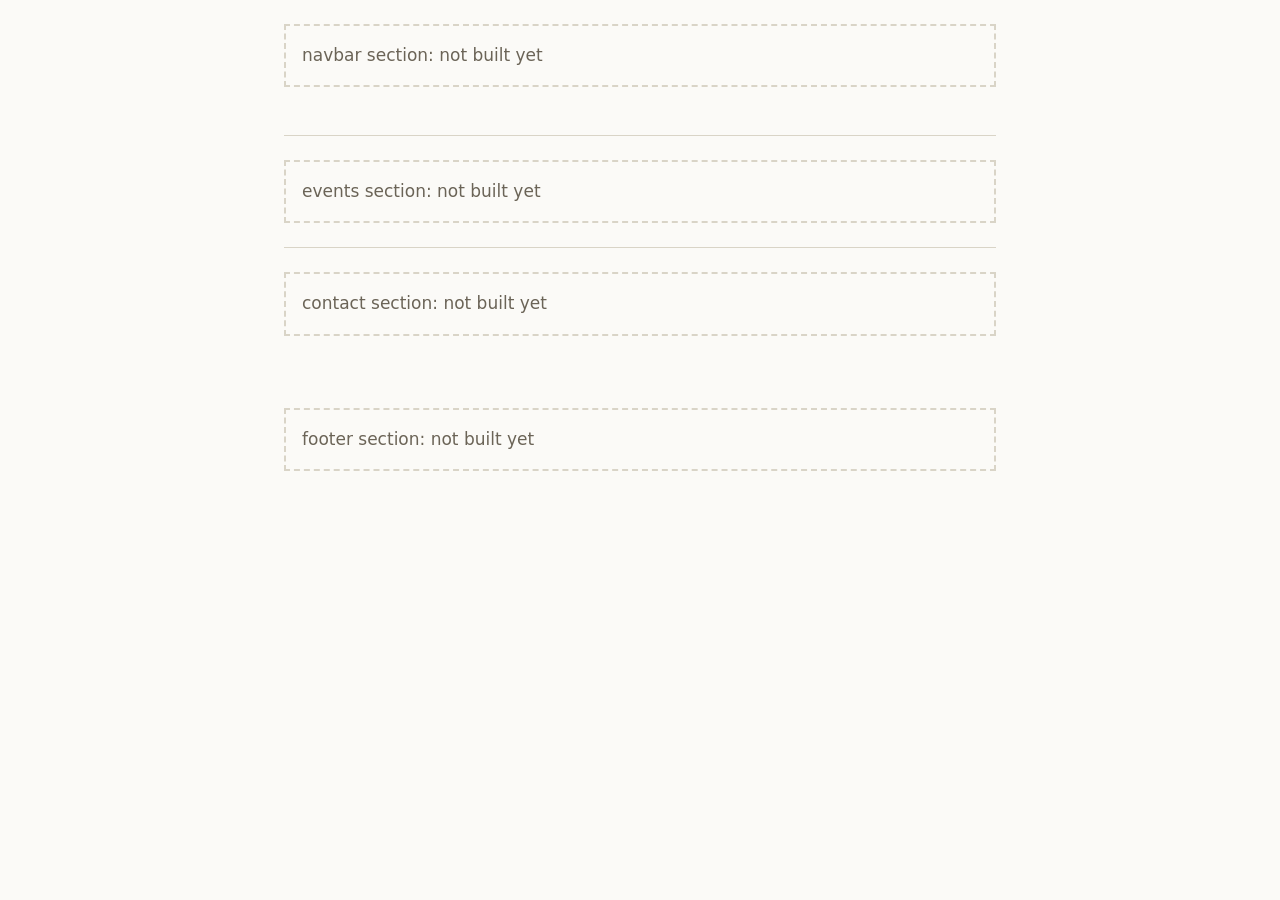
==== index.html @ cdac38cd "Single repo: team site lives here, repo is the template" ====
<!doctype html>
<html lang="en">
<head>
  <meta charset="utf-8">
  <meta name="viewport" content="width=device-width, initial-scale=1">
  <title>RUAS Campus Events</title>
  <link rel="stylesheet" href="style.css">
</head>
<body>
  <!-- Each section is owned by one team member. Edit ONLY your file in /sections. -->
  <header id="navbar"></header>
  <main>
    <section id="events"></section>
    <section id="contact"></section>
  </main>
  <footer id="footer"></footer>

  <script src="sections/navbar.js"></script>
  <script src="sections/events.js"></script>
  <script src="sections/contact.js"></script>
  <script src="sections/footer.js"></script>
</body>
</html>
---- style.css ----
:root { --ink:#1d2433; --paper:#fbfaf7; --line:#d9d4c7; --mark:#2f6f5e; }
* { box-sizing:border-box; }
body { margin:0; font:17px/1.6 "Segoe UI", system-ui, sans-serif; color:var(--ink); background:var(--paper); }
header, main, footer { max-width:760px; margin:0 auto; padding:1.5rem; }
section { border-top:1px solid var(--line); padding:1.5rem 0; }
h1, h2 { line-height:1.2; }
a { color:var(--mark); }
.todo { border:2px dashed var(--line); padding:1rem; color:#6b6457; }
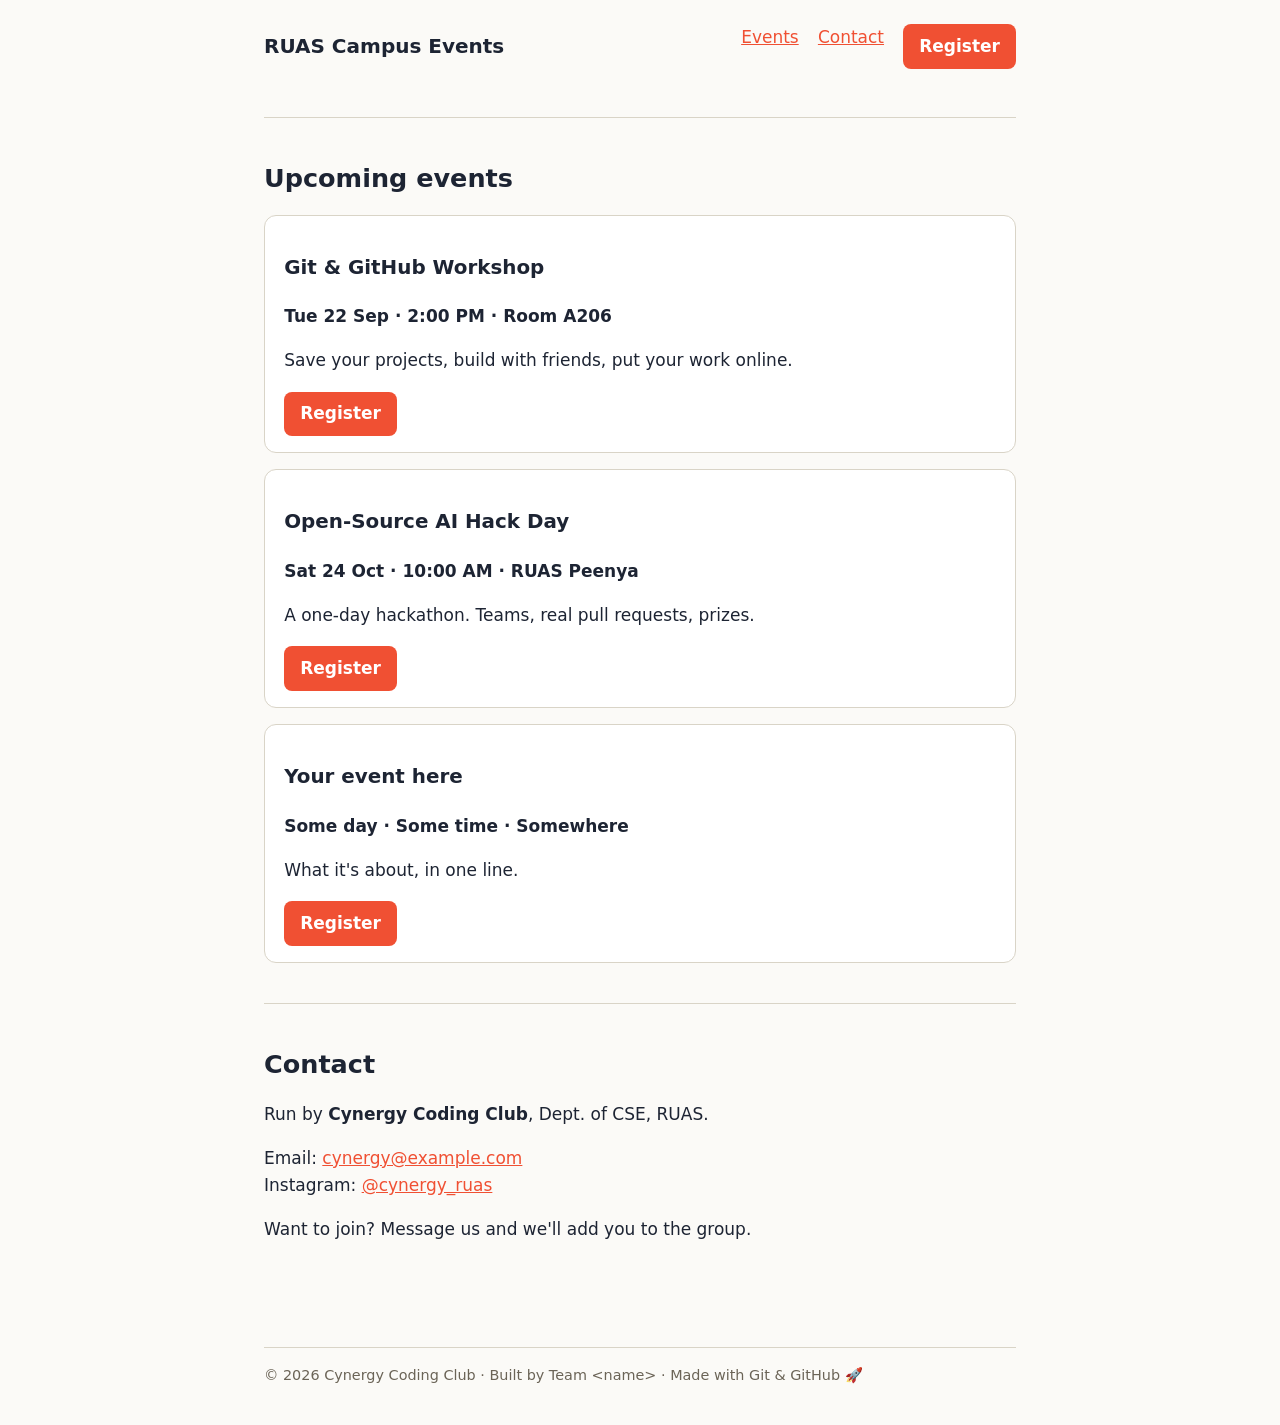
==== commit 3fd35607: "Fully commented site files with CHANGE THIS markers; Download ZIP fallback" ====
--- a/index.html
+++ b/index.html
@@ -1,20 +1,42 @@
 <!doctype html>
+<!--
+  TEAM SITE — index.html
+  ----------------------
+  This is the page. It has four empty boxes (sections). Each teammate owns ONE box,
+  and fills it from their own file in the sections/ folder:
+
+      sections/navbar.js   -> fills <header id="navbar">
+      sections/events.js   -> fills <section id="events">
+      sections/contact.js  -> fills <section id="contact">
+      sections/footer.js   -> fills <footer id="footer">
+
+  You normally DON'T edit this file. Edit YOUR file in sections/.
+  To see the site: double-click index.html so it opens in a browser. Refresh after every change.
+-->
 <html lang="en">
 <head>
   <meta charset="utf-8">
   <meta name="viewport" content="width=device-width, initial-scale=1">
+  <!-- CHANGE THIS if your team wants a different site name -->
   <title>RUAS Campus Events</title>
   <link rel="stylesheet" href="style.css">
 </head>
 <body>
-  <!-- Each section is owned by one team member. Edit ONLY your file in /sections. -->
+  <!-- Box 1: navbar (top bar with links) -->
   <header id="navbar"></header>
+
   <main>
+    <!-- Box 2: events (the cards) -->
     <section id="events"></section>
+
+    <!-- Box 3: contact -->
     <section id="contact"></section>
   </main>
+
+  <!-- Box 4: footer -->
   <footer id="footer"></footer>
 
+  <!-- These four lines load each teammate's file. Don't reorder or delete them. -->
   <script src="sections/navbar.js"></script>
   <script src="sections/events.js"></script>
   <script src="sections/contact.js"></script>
--- a/style.css
+++ b/style.css
@@ -1,8 +1,70 @@
-:root { --ink:#1d2433; --paper:#fbfaf7; --line:#d9d4c7; --mark:#2f6f5e; }
-* { box-sizing:border-box; }
-body { margin:0; font:17px/1.6 "Segoe UI", system-ui, sans-serif; color:var(--ink); background:var(--paper); }
-header, main, footer { max-width:760px; margin:0 auto; padding:1.5rem; }
-section { border-top:1px solid var(--line); padding:1.5rem 0; }
-h1, h2 { line-height:1.2; }
-a { color:var(--mark); }
-.todo { border:2px dashed var(--line); padding:1rem; color:#6b6457; }
+/*
+  TEAM SITE — style.css
+  ---------------------
+  The look of the whole site lives here. Anyone can tweak the values at the top;
+  the rules below use them, so one change updates everything.
+
+  Pro tip: change ONE thing, save, refresh the browser, see what happened.
+*/
+
+:root {
+  /* ===== CHANGE THESE ===== */
+  --accent: #f05033;          /* main colour: buttons, links, highlights. Try #2f6f5e or #7a5cff */
+  --ink:    #1d2433;          /* text colour */
+  --paper:  #fbfaf7;          /* page background */
+  --line:   #d9d4c7;          /* light borders */
+  --font:   "Segoe UI", system-ui, sans-serif;   /* try Georgia, serif  for a different feel */
+  /* ======================== */
+}
+
+* { box-sizing: border-box; }
+
+body {
+  margin: 0;
+  font: 17px/1.6 var(--font);
+  color: var(--ink);
+  background: var(--paper);
+}
+
+/* every section sits in a centred column */
+header, main, footer {
+  max-width: 800px;
+  margin: 0 auto;
+  padding: 1.5rem;
+}
+
+section {
+  border-top: 1px solid var(--line);
+  padding: 1.5rem 0;
+}
+
+h1, h2 { line-height: 1.2; }
+a { color: var(--accent); }
+
+/* a reusable button. Use class="btn" on any link to get it. */
+.btn {
+  display: inline-block;
+  padding: .55rem 1rem;
+  border-radius: 8px;
+  background: var(--accent);
+  color: #fff;
+  text-decoration: none;
+  font-weight: 600;
+}
+.btn:hover { opacity: .9; }
+
+/* a reusable card. Use class="card". */
+.card {
+  border: 1px solid var(--line);
+  border-radius: 12px;
+  padding: 1rem 1.2rem;
+  margin-bottom: 1rem;
+  background: #fff;
+}
+
+/* the grey placeholder box you see before a section is built */
+.todo {
+  border: 2px dashed var(--line);
+  padding: 1rem;
+  color: #6b6457;
+}
